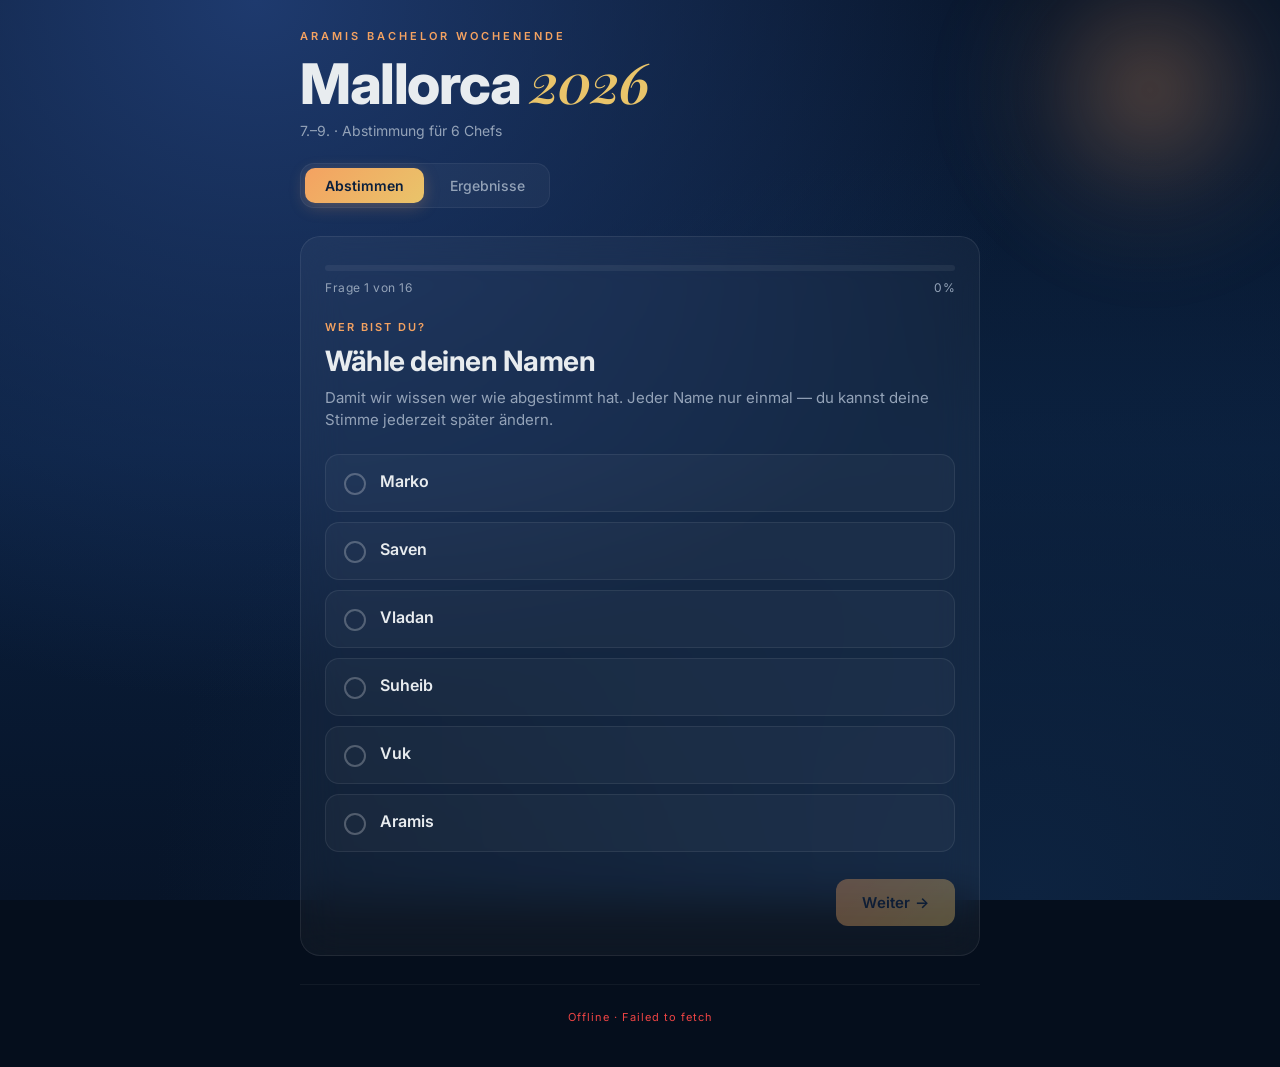
==== index.html @ 184955eb "Initial: Mallorca Bachelor Abstimmung — 17 Fragen, Live-Sync via jsonblob" ====
<!DOCTYPE html>
<html lang="de">
<head>
  <meta charset="UTF-8" />
  <meta name="viewport" content="width=device-width, initial-scale=1, maximum-scale=1" />
  <meta name="theme-color" content="#0a1628" />
  <title>Mallorca 2026 — Bachelor Abstimmung</title>
  <link rel="preconnect" href="https://fonts.googleapis.com" />
  <link rel="preconnect" href="https://fonts.gstatic.com" crossorigin />
  <link href="https://fonts.googleapis.com/css2?family=Inter:wght@300;400;500;600;700;800&family=Playfair+Display:ital,wght@1,600&display=swap" rel="stylesheet" />
  <link rel="stylesheet" href="styles.css" />
</head>
<body>
  <div class="bg-gradient"></div>
  <div class="bg-sun"></div>

  <div id="app">
    <header class="app-header">
      <div class="brand">
        <div class="brand-kicker">Aramis Bachelor Wochenende</div>
        <h1 class="brand-title">Mallorca <span>2026</span></h1>
        <div class="brand-sub">7.–9. · Abstimmung für 6 Chefs</div>
      </div>
      <nav class="tabs">
        <button id="tab-vote" class="tab active">Abstimmen</button>
        <button id="tab-results" class="tab">Ergebnisse</button>
      </nav>
    </header>

    <main id="main"></main>

    <footer class="app-footer">
      <span id="status" class="status"></span>
    </footer>
  </div>

  <script type="module" src="app.js"></script>
</body>
</html>
---- styles.css ----
/* ====== RESET & BASE ====== */
* { box-sizing: border-box; margin: 0; padding: 0; }
html, body { height: 100%; }
body {
  font-family: 'Inter', -apple-system, BlinkMacSystemFont, 'Segoe UI', sans-serif;
  background: #050e1c;
  color: #e8ecef;
  line-height: 1.5;
  -webkit-font-smoothing: antialiased;
  overflow-x: hidden;
  min-height: 100vh;
  position: relative;
}

/* ====== BACKGROUND ====== */
.bg-gradient {
  position: fixed; inset: 0; z-index: -2;
  background:
    radial-gradient(ellipse at 20% 0%, #1e3a6e 0%, transparent 55%),
    radial-gradient(ellipse at 80% 100%, #0d2340 0%, transparent 60%),
    linear-gradient(180deg, #071428 0%, #0a1f3d 50%, #071428 100%);
}
.bg-sun {
  position: fixed; top: -120px; right: -80px; width: 420px; height: 420px;
  background: radial-gradient(circle, rgba(244,162,97,0.28) 0%, rgba(244,162,97,0.05) 40%, transparent 70%);
  filter: blur(20px); z-index: -1; pointer-events: none;
  animation: float 14s ease-in-out infinite;
}
@keyframes float {
  0%,100% { transform: translate(0,0); }
  50% { transform: translate(-30px, 20px); }
}

/* ====== LAYOUT ====== */
#app {
  max-width: 720px;
  margin: 0 auto;
  padding: 28px 20px 40px;
  min-height: 100vh;
  display: flex;
  flex-direction: column;
}

.app-header { margin-bottom: 28px; }
.brand-kicker {
  font-size: 11px;
  letter-spacing: 3px;
  text-transform: uppercase;
  color: #f4a261;
  font-weight: 600;
  margin-bottom: 8px;
}
.brand-title {
  font-size: clamp(38px, 8vw, 56px);
  font-weight: 800;
  letter-spacing: -1.5px;
  line-height: 1;
  margin-bottom: 8px;
}
.brand-title span {
  font-family: 'Playfair Display', serif;
  font-style: italic;
  font-weight: 600;
  color: #e9c46a;
  letter-spacing: -1px;
}
.brand-sub {
  color: #94a3b8;
  font-size: 14px;
  font-weight: 400;
}

/* ====== TABS ====== */
.tabs {
  display: flex;
  gap: 6px;
  margin-top: 22px;
  padding: 4px;
  background: rgba(255,255,255,0.04);
  border: 1px solid rgba(255,255,255,0.06);
  border-radius: 14px;
  width: fit-content;
}
.tab {
  font-family: inherit;
  padding: 9px 20px;
  background: transparent;
  color: #94a3b8;
  border: none;
  border-radius: 10px;
  font-size: 14px;
  font-weight: 500;
  cursor: pointer;
  transition: all 0.2s ease;
}
.tab:hover { color: #e8ecef; }
.tab.active {
  background: linear-gradient(135deg, #f4a261, #e9c46a);
  color: #0a1f3d;
  font-weight: 600;
  box-shadow: 0 4px 16px rgba(244,162,97,0.25);
}

main {
  flex: 1;
}

/* ====== CARD ====== */
.card {
  background: rgba(255,255,255,0.04);
  border: 1px solid rgba(255,255,255,0.08);
  backdrop-filter: blur(20px);
  -webkit-backdrop-filter: blur(20px);
  border-radius: 20px;
  padding: 28px 24px;
  animation: fadeUp 0.4s ease;
}
@keyframes fadeUp {
  from { opacity: 0; transform: translateY(14px); }
  to { opacity: 1; transform: translateY(0); }
}

/* ====== PROGRESS ====== */
.progress {
  margin-bottom: 22px;
}
.progress-bar {
  height: 6px;
  background: rgba(255,255,255,0.06);
  border-radius: 99px;
  overflow: hidden;
}
.progress-fill {
  height: 100%;
  background: linear-gradient(90deg, #f4a261, #e9c46a);
  border-radius: 99px;
  transition: width 0.5s cubic-bezier(0.25, 0.8, 0.25, 1);
}
.progress-label {
  display: flex;
  justify-content: space-between;
  font-size: 12px;
  color: #94a3b8;
  margin-top: 8px;
  letter-spacing: 0.5px;
}

/* ====== QUESTION ====== */
.q-kicker {
  font-size: 11px;
  color: #f4a261;
  letter-spacing: 2px;
  text-transform: uppercase;
  font-weight: 600;
  margin-bottom: 10px;
}
.q-title {
  font-size: clamp(22px, 5vw, 28px);
  font-weight: 700;
  letter-spacing: -0.5px;
  line-height: 1.2;
  margin-bottom: 8px;
}
.q-sub {
  color: #94a3b8;
  font-size: 15px;
  margin-bottom: 22px;
}

/* ====== OPTIONS ====== */
.options { display: flex; flex-direction: column; gap: 10px; }

.option {
  display: flex;
  align-items: flex-start;
  gap: 14px;
  padding: 16px 18px;
  background: rgba(255,255,255,0.03);
  border: 1.5px solid rgba(255,255,255,0.08);
  border-radius: 14px;
  cursor: pointer;
  transition: all 0.2s ease;
  text-align: left;
  font-family: inherit;
  color: inherit;
  width: 100%;
}
.option:hover {
  background: rgba(255,255,255,0.06);
  border-color: rgba(244,162,97,0.35);
  transform: translateY(-1px);
}
.option.selected {
  background: linear-gradient(135deg, rgba(244,162,97,0.12), rgba(233,196,106,0.08));
  border-color: #f4a261;
  box-shadow: 0 4px 20px rgba(244,162,97,0.15);
}
.option-check {
  flex-shrink: 0;
  width: 22px; height: 22px;
  border: 2px solid rgba(255,255,255,0.25);
  border-radius: 50%;
  margin-top: 2px;
  position: relative;
  transition: all 0.2s ease;
}
.option[data-type="checkbox"] .option-check { border-radius: 6px; }
.option.selected .option-check {
  background: linear-gradient(135deg, #f4a261, #e9c46a);
  border-color: #f4a261;
}
.option.selected .option-check::after {
  content: '';
  position: absolute;
  top: 50%; left: 50%;
  transform: translate(-50%, -55%) rotate(45deg);
  width: 6px; height: 11px;
  border: solid #0a1f3d;
  border-width: 0 2.5px 2.5px 0;
}
.option-body { flex: 1; }
.option-label {
  font-size: 16px;
  font-weight: 600;
  color: #e8ecef;
  margin-bottom: 2px;
}
.option-desc {
  font-size: 13px;
  color: #94a3b8;
  line-height: 1.45;
}

/* ====== SCALE ====== */
.scale {
  display: grid;
  grid-template-columns: repeat(5, 1fr);
  gap: 8px;
}
.scale-btn {
  font-family: inherit;
  aspect-ratio: 1;
  background: rgba(255,255,255,0.03);
  border: 1.5px solid rgba(255,255,255,0.08);
  border-radius: 14px;
  color: #e8ecef;
  font-size: 22px;
  font-weight: 700;
  cursor: pointer;
  transition: all 0.2s ease;
}
.scale-btn:hover {
  background: rgba(255,255,255,0.06);
  border-color: rgba(244,162,97,0.35);
}
.scale-btn.selected {
  background: linear-gradient(135deg, #f4a261, #e9c46a);
  border-color: #f4a261;
  color: #0a1f3d;
  transform: scale(1.05);
  box-shadow: 0 6px 20px rgba(244,162,97,0.3);
}
.scale-labels {
  display: flex;
  justify-content: space-between;
  font-size: 12px;
  color: #94a3b8;
  margin-top: 10px;
}

/* ====== TEXTAREA ====== */
.textarea {
  width: 100%;
  min-height: 110px;
  background: rgba(255,255,255,0.03);
  border: 1.5px solid rgba(255,255,255,0.08);
  border-radius: 14px;
  padding: 14px 16px;
  color: #e8ecef;
  font-family: inherit;
  font-size: 15px;
  resize: vertical;
  transition: all 0.2s ease;
}
.textarea:focus {
  outline: none;
  border-color: #f4a261;
  background: rgba(255,255,255,0.05);
}
.textarea::placeholder { color: #64748b; }

/* ====== NAV BUTTONS ====== */
.nav-row {
  display: flex;
  justify-content: space-between;
  align-items: center;
  gap: 12px;
  margin-top: 26px;
}
.btn {
  font-family: inherit;
  padding: 14px 26px;
  border-radius: 12px;
  font-size: 15px;
  font-weight: 600;
  cursor: pointer;
  border: none;
  transition: all 0.2s ease;
  letter-spacing: 0.2px;
}
.btn-primary {
  background: linear-gradient(135deg, #f4a261, #e9c46a);
  color: #0a1f3d;
  box-shadow: 0 4px 18px rgba(244,162,97,0.3);
}
.btn-primary:hover:not(:disabled) {
  transform: translateY(-2px);
  box-shadow: 0 8px 24px rgba(244,162,97,0.4);
}
.btn-primary:disabled {
  opacity: 0.35;
  cursor: not-allowed;
  box-shadow: none;
}
.btn-ghost {
  background: rgba(255,255,255,0.05);
  color: #e8ecef;
  border: 1px solid rgba(255,255,255,0.1);
}
.btn-ghost:hover {
  background: rgba(255,255,255,0.08);
}

/* ====== THANK YOU ====== */
.thanks {
  text-align: center;
  padding: 40px 20px;
}
.thanks-mark {
  width: 72px; height: 72px;
  margin: 0 auto 22px;
  border-radius: 50%;
  background: linear-gradient(135deg, #f4a261, #e9c46a);
  display: flex; align-items: center; justify-content: center;
  box-shadow: 0 8px 32px rgba(244,162,97,0.35);
}
.thanks-mark::after {
  content: '';
  width: 22px; height: 40px;
  border: solid #0a1f3d;
  border-width: 0 4px 4px 0;
  transform: rotate(45deg) translateY(-4px);
}
.thanks h2 {
  font-size: 28px;
  font-weight: 700;
  margin-bottom: 8px;
}
.thanks p {
  color: #94a3b8;
  margin-bottom: 26px;
}

/* ====== RESULTS ====== */
.result-section {
  margin-bottom: 18px;
}
.result-kicker {
  font-size: 10px;
  color: #f4a261;
  letter-spacing: 2px;
  text-transform: uppercase;
  font-weight: 600;
  margin-bottom: 6px;
}
.result-title {
  font-size: 18px;
  font-weight: 700;
  margin-bottom: 14px;
}
.result-winner {
  background: linear-gradient(135deg, rgba(244,162,97,0.15), rgba(233,196,106,0.08));
  border: 1px solid rgba(244,162,97,0.3);
  padding: 12px 16px;
  border-radius: 12px;
  margin-bottom: 12px;
  display: flex;
  align-items: center;
  justify-content: space-between;
}
.result-winner-label {
  font-weight: 600;
  color: #fff;
  font-size: 15px;
}
.result-winner-count {
  font-size: 13px;
  color: #e9c46a;
  font-weight: 600;
}
.result-bar-row {
  display: flex;
  align-items: center;
  gap: 12px;
  padding: 8px 0;
  font-size: 14px;
}
.result-bar-label {
  flex: 0 0 40%;
  color: #cbd5e1;
}
.result-bar {
  flex: 1;
  height: 8px;
  background: rgba(255,255,255,0.06);
  border-radius: 99px;
  overflow: hidden;
}
.result-bar-fill {
  height: 100%;
  background: linear-gradient(90deg, #f4a261, #e9c46a);
  border-radius: 99px;
  transition: width 0.5s ease;
}
.result-bar-count {
  flex: 0 0 28px;
  color: #94a3b8;
  font-size: 12px;
  text-align: right;
}
.result-text-list {
  display: flex;
  flex-direction: column;
  gap: 6px;
  margin-top: 6px;
}
.result-text-item {
  background: rgba(255,255,255,0.03);
  padding: 10px 14px;
  border-radius: 10px;
  font-size: 14px;
  border-left: 2px solid #f4a261;
}
.result-text-item b { color: #e9c46a; font-weight: 600; }
.result-text-item.empty { color: #64748b; border-left-color: #334155; font-style: italic; }

.voters {
  display: flex; gap: 8px; flex-wrap: wrap;
  margin: 18px 0 6px;
}
.voter-chip {
  padding: 6px 12px;
  background: rgba(255,255,255,0.05);
  border: 1px solid rgba(255,255,255,0.1);
  border-radius: 99px;
  font-size: 12px;
  color: #94a3b8;
  font-weight: 500;
}
.voter-chip.voted {
  background: linear-gradient(135deg, rgba(244,162,97,0.18), rgba(233,196,106,0.08));
  border-color: rgba(244,162,97,0.4);
  color: #fff;
}

.detail-table {
  width: 100%;
  margin-top: 16px;
  border-collapse: collapse;
  font-size: 13px;
}
.detail-table th, .detail-table td {
  padding: 10px 8px;
  text-align: left;
  border-bottom: 1px solid rgba(255,255,255,0.06);
  vertical-align: top;
}
.detail-table th {
  color: #94a3b8;
  font-size: 11px;
  text-transform: uppercase;
  letter-spacing: 1px;
  font-weight: 600;
}
.detail-table td.name {
  color: #f4a261;
  font-weight: 600;
}

/* ====== FOOTER ====== */
.app-footer {
  margin-top: 28px;
  padding-top: 18px;
  border-top: 1px solid rgba(255,255,255,0.05);
  text-align: center;
}
.status {
  font-size: 11px;
  color: #64748b;
  letter-spacing: 1px;
}
.status.ok { color: #10b981; }
.status.err { color: #ef4444; }

/* ====== UTIL ====== */
.divider {
  height: 1px;
  background: rgba(255,255,255,0.08);
  margin: 20px 0;
}
.muted { color: #94a3b8; }
.warn {
  background: rgba(239,68,68,0.08);
  border: 1px solid rgba(239,68,68,0.25);
  padding: 12px 14px;
  border-radius: 10px;
  font-size: 13px;
  color: #fca5a5;
  margin-top: 12px;
}
.info {
  background: rgba(244,162,97,0.08);
  border: 1px solid rgba(244,162,97,0.25);
  padding: 12px 14px;
  border-radius: 10px;
  font-size: 13px;
  color: #fcd9b4;
  margin-top: 12px;
}

@media (max-width: 480px) {
  #app { padding: 20px 14px 30px; }
  .card { padding: 22px 18px; }
  .detail-table { font-size: 12px; }
  .detail-table th, .detail-table td { padding: 8px 5px; }
}
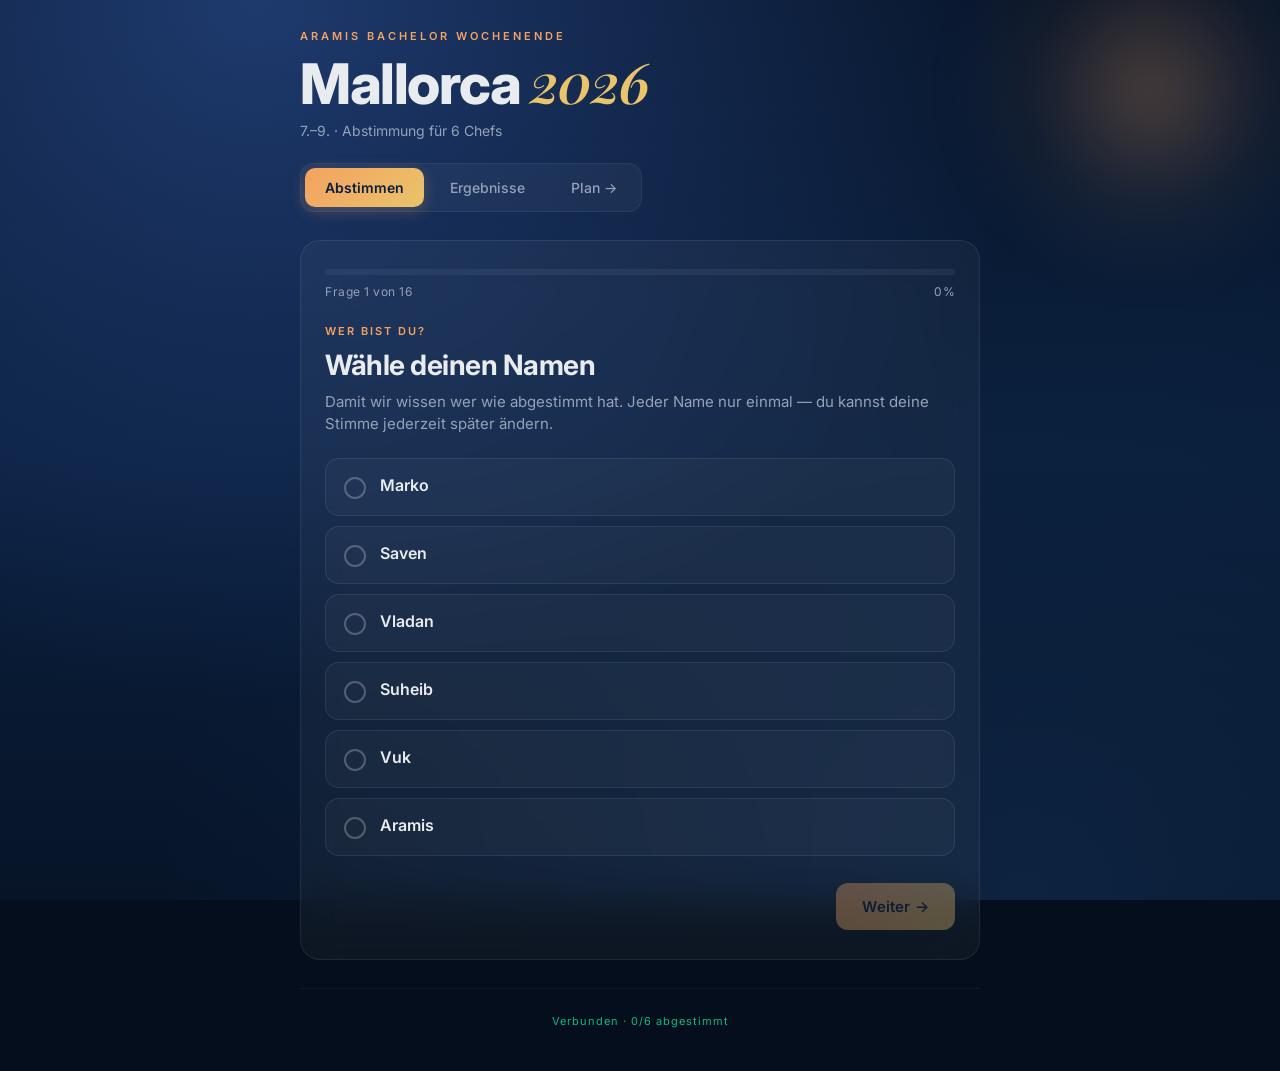
==== commit 8735883b: "Add plan.html with concrete bookings based on 5/6 votes" ====
--- a/index.html
+++ b/index.html
@@ -24,6 +24,7 @@
       <nav class="tabs">
         <button id="tab-vote" class="tab active">Abstimmen</button>
         <button id="tab-results" class="tab">Ergebnisse</button>
+        <a href="plan.html" class="tab" style="text-decoration:none;">Plan →</a>
       </nav>
     </header>
 
